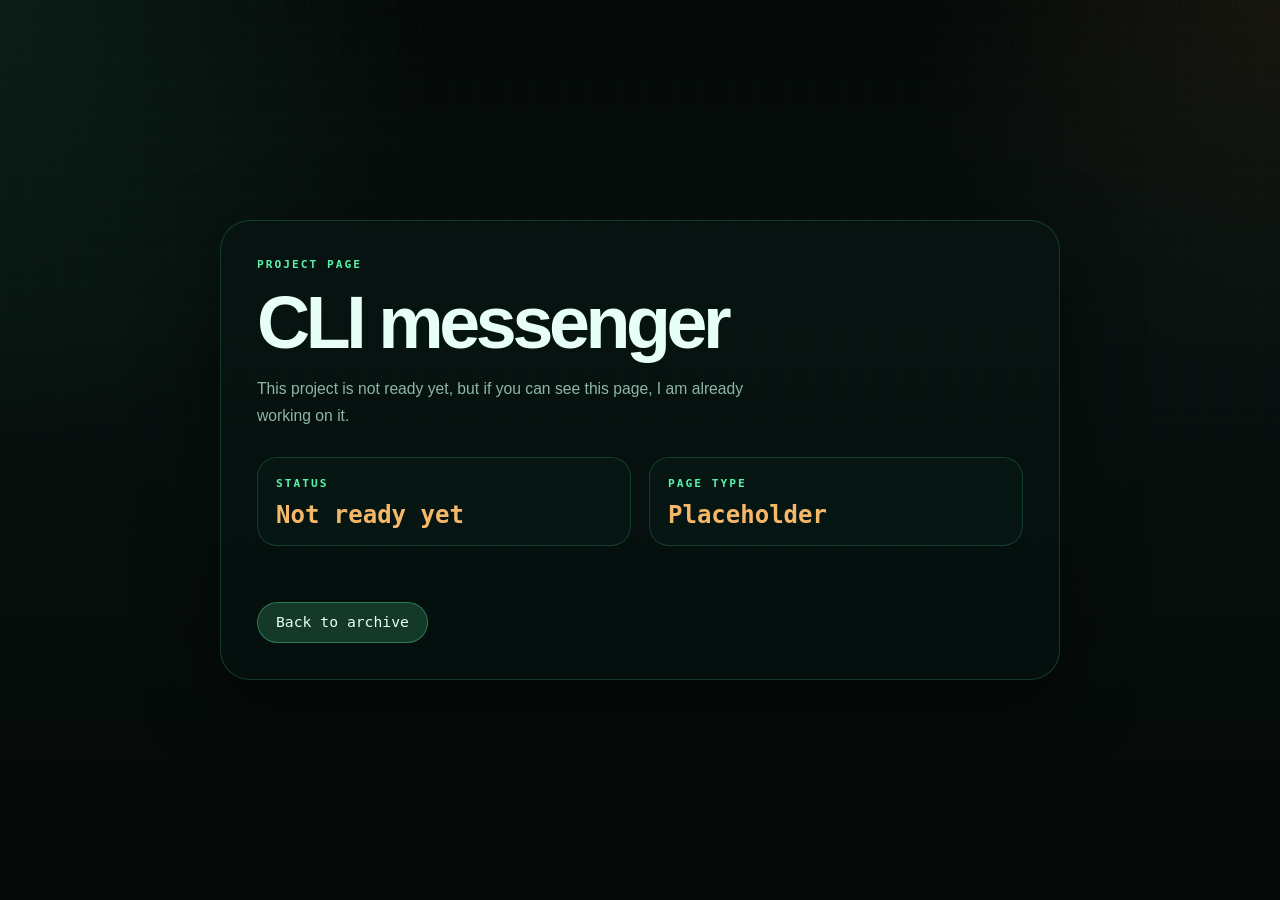
==== projects/cli-messenger.html @ 9279b3f6 "Initial research archive site" ====
<!doctype html>
<html lang="en">
  <head>
    <meta charset="UTF-8" />
    <meta name="viewport" content="width=device-width, initial-scale=1.0" />
    <title>CLI messenger</title>
    <link rel="stylesheet" href="../styles.css" />
  </head>
  <body class="placeholder-page">
    <main class="placeholder-shell">
      <p class="eyebrow">Project page</p>
      <h1 class="placeholder-title">CLI messenger</h1>
      <p class="placeholder-copy">
        This project is not ready yet, but if you can see this page, I am already working on it.
      </p>
      <section class="placeholder-grid">
        <article class="placeholder-card">
          <p class="panel-label">Status</p>
          <strong>Not ready yet</strong>
        </article>
        <article class="placeholder-card">
          <p class="panel-label">Page type</p>
          <strong>Placeholder</strong>
        </article>
      </section>
      <a class="back-link" href="../index.html">Back to archive</a>
    </main>
  </body>
</html>
---- styles.css ----
:root {
  --bg: #07110f;
  --bg-soft: rgba(8, 24, 21, 0.84);
  --panel: rgba(7, 20, 18, 0.92);
  --panel-strong: rgba(5, 16, 14, 0.98);
  --border: rgba(36, 118, 86, 0.42);
  --border-strong: rgba(77, 232, 157, 0.38);
  --text: #e7fff4;
  --muted: #8fb6a5;
  --accent: #58f2a7;
  --accent-soft: rgba(88, 242, 167, 0.18);
  --accent-warm: #f5b868;
  --shadow: 0 24px 80px rgba(0, 0, 0, 0.45);
}

* {
  box-sizing: border-box;
}

html {
  scroll-behavior: smooth;
}

body {
  margin: 0;
  min-height: 100vh;
  color: var(--text);
  background:
    radial-gradient(circle at top left, rgba(42, 127, 92, 0.18), transparent 28%),
    radial-gradient(circle at top right, rgba(245, 184, 104, 0.08), transparent 24%),
    linear-gradient(180deg, #040807 0%, #07110f 35%, #050908 100%);
  font-family: "Space Grotesk", sans-serif;
}

body::before {
  content: "";
  position: fixed;
  inset: 0;
  pointer-events: none;
  background-image:
    linear-gradient(rgba(88, 242, 167, 0.035) 1px, transparent 1px),
    linear-gradient(90deg, rgba(88, 242, 167, 0.035) 1px, transparent 1px);
  background-size: 28px 28px;
  mask-image: linear-gradient(180deg, rgba(0, 0, 0, 0.6), transparent 92%);
}

a {
  color: inherit;
}

.page-shell {
  width: min(1160px, calc(100vw - 32px));
  margin: 0 auto;
  padding: 32px 0 40px;
}

.hero,
.summary-card,
.timeline-section,
.timeline-year,
.project-card,
.placeholder-shell {
  border: 1px solid var(--border);
  background: linear-gradient(180deg, var(--panel) 0%, var(--panel-strong) 100%);
  box-shadow: var(--shadow);
}

.hero {
  width: fit-content;
  max-width: min(760px, 100%);
  padding: 28px;
  border-radius: 28px;
}

.eyebrow,
.panel-label,
.summary-label,
.year-label,
.project-meta {
  margin: 0;
  color: var(--accent);
  text-transform: uppercase;
  letter-spacing: 0.18em;
  font: 600 0.7rem/1.5 "IBM Plex Mono", monospace;
}

.hero h1,
.section-heading h2,
.year-heading h3,
.project-card h4,
.placeholder-title {
  margin: 0;
  line-height: 0.95;
  font-weight: 700;
}

.hero h1 {
  max-width: 10ch;
  font-size: clamp(3.2rem, 9vw, 5.8rem);
  letter-spacing: -0.06em;
}

.hero-text,
.section-heading p,
.project-description,
.placeholder-copy,
.panel-note {
  color: var(--muted);
  font-size: 0.98rem;
  line-height: 1.7;
}

.hero-link,
.back-link {
  display: inline-flex;
  align-items: center;
  justify-content: center;
  margin-top: 28px;
  padding: 12px 18px;
  border: 1px solid var(--border-strong);
  border-radius: 999px;
  background: var(--accent-soft);
  color: var(--text);
  font: 500 0.92rem/1 "IBM Plex Mono", monospace;
  text-decoration: none;
  transition:
    transform 160ms ease,
    background 160ms ease,
    border-color 160ms ease;
}

.hero-link:hover,
.back-link:hover,
.project-link:hover {
  transform: translateY(-2px);
  background: rgba(88, 242, 167, 0.22);
  border-color: rgba(88, 242, 167, 0.7);
}

.status-pill {
  display: inline-flex;
  align-items: center;
  gap: 8px;
  padding: 8px 12px;
  border: 1px solid rgba(88, 242, 167, 0.3);
  border-radius: 999px;
  color: var(--accent);
  background: rgba(88, 242, 167, 0.08);
  font: 500 0.78rem/1 "IBM Plex Mono", monospace;
}

.status-pill::before {
  content: "";
  width: 8px;
  height: 8px;
  border-radius: 50%;
  background: var(--accent);
  box-shadow: 0 0 14px rgba(88, 242, 167, 0.75);
}

.summary-grid {
  display: grid;
  grid-template-columns: repeat(3, minmax(0, 1fr));
  gap: 18px;
  margin: 22px 0;
}

.summary-card {
  padding: 20px;
  border-radius: 22px;
}

.summary-value {
  margin: 14px 0 0;
  font: 600 clamp(2rem, 4vw, 2.8rem) / 1 "IBM Plex Mono", monospace;
  color: #c7fff0;
}

.timeline-section {
  padding: 28px;
  border-radius: 28px;
}

.section-heading {
  max-width: 720px;
  margin-bottom: 20px;
}

.section-heading h2 {
  font-size: clamp(2rem, 4.5vw, 3.4rem);
  letter-spacing: -0.05em;
  margin-top: 10px;
}

.timeline {
  position: relative;
  display: grid;
  gap: 24px;
}

.timeline::before {
  content: "";
  position: absolute;
  left: 116px;
  top: 16px;
  bottom: 16px;
  width: 1px;
  background: linear-gradient(180deg, rgba(88, 242, 167, 0.35), rgba(88, 242, 167, 0.04));
}

.timeline-year {
  position: relative;
  display: grid;
  grid-template-columns: 160px minmax(0, 1fr);
  gap: 24px;
  padding: 24px;
  border-radius: 26px;
}

.timeline-year::before {
  content: "";
  position: absolute;
  left: 108px;
  top: 34px;
  width: 17px;
  height: 17px;
  border: 3px solid transparent;
  border-radius: 50%;
  background: transparent;
  box-shadow: none;
}

.year-heading {
  position: sticky;
  top: 24px;
  align-self: start;
}

.year-heading h3 {
  margin-top: 10px;
  font-size: clamp(2rem, 4vw, 3rem);
  font-family: "IBM Plex Mono", monospace;
}

.project-list {
  display: grid;
  gap: 16px;
}

.project-card {
  padding: 20px;
  border-radius: 22px;
}

.project-card h4 {
  font-size: clamp(1.35rem, 2vw, 1.7rem);
  letter-spacing: -0.04em;
}

.project-description {
  margin: 14px 0 20px;
}

.project-link {
  display: inline-flex;
  align-items: center;
  justify-content: center;
  padding: 11px 15px;
  border: 1px solid var(--border);
  border-radius: 999px;
  background: rgba(88, 242, 167, 0.08);
  color: var(--text);
  font: 500 0.86rem/1 "IBM Plex Mono", monospace;
  text-decoration: none;
  transition:
    transform 160ms ease,
    background 160ms ease,
    border-color 160ms ease;
}

.placeholder-page {
  display: grid;
  place-items: center;
  min-height: 100vh;
  padding: 24px;
}

.project-page {
  min-height: 100vh;
  padding: 24px;
}

.placeholder-shell {
  width: min(840px, 100%);
  padding: 36px;
  border-radius: 30px;
}

.project-shell {
  width: min(980px, 100%);
  margin: 0 auto;
  padding: 36px;
  border: 1px solid var(--border);
  border-radius: 30px;
  background: linear-gradient(180deg, var(--panel) 0%, var(--panel-strong) 100%);
  box-shadow: var(--shadow);
}

.placeholder-title {
  margin-top: 14px;
  font-size: clamp(2.4rem, 6vw, 4.6rem);
  letter-spacing: -0.06em;
}

.project-lead {
  max-width: 62ch;
  margin: 18px 0 0;
  color: var(--muted);
  font-size: 1.02rem;
  line-height: 1.8;
}

.project-actions {
  margin: 18px 0 0;
}

.project-chip-link {
  display: inline-flex;
  align-items: center;
  padding: 9px 14px;
  border: 1px solid var(--border-strong);
  border-radius: 999px;
  background: rgba(88, 242, 167, 0.08);
  color: var(--text);
  text-decoration: none;
  font: 500 0.82rem/1 "IBM Plex Mono", monospace;
  transition:
    transform 160ms ease,
    background 160ms ease,
    border-color 160ms ease;
}

.project-chip-link:hover {
  transform: translateY(-2px);
  background: rgba(88, 242, 167, 0.16);
  border-color: rgba(88, 242, 167, 0.72);
}

.placeholder-copy {
  max-width: 56ch;
  margin: 18px 0 0;
}

.project-grid {
  display: grid;
  grid-template-columns: repeat(2, minmax(0, 1fr));
  gap: 18px;
  margin: 28px 0 0;
}

.project-detail-card {
  padding: 20px;
  border: 1px solid var(--border);
  border-radius: 22px;
  background: rgba(8, 24, 21, 0.82);
}

.project-detail-card strong {
  display: block;
  margin-top: 10px;
  color: var(--text);
  font: 600 1.5rem/1.15 "IBM Plex Mono", monospace;
}

.project-detail-copy {
  margin: 14px 0 0;
  color: var(--muted);
  line-height: 1.7;
}

.inline-link {
  color: var(--accent);
  text-decoration: none;
}

.project-figure {
  margin: 28px 0 0;
}

.project-figure img {
  display: block;
  width: 100%;
  border: 1px solid var(--border);
  border-radius: 24px;
}

.project-figure figcaption {
  margin-top: 12px;
  color: var(--muted);
  font: 500 0.9rem/1.5 "IBM Plex Mono", monospace;
}

.placeholder-grid {
  display: grid;
  grid-template-columns: repeat(2, minmax(0, 1fr));
  gap: 18px;
  margin: 28px 0;
}

.placeholder-card {
  padding: 18px;
  border: 1px solid var(--border);
  border-radius: 20px;
  background: rgba(8, 24, 21, 0.82);
}

.placeholder-card strong {
  display: block;
  margin-top: 10px;
  color: var(--accent-warm);
  font: 600 1.5rem/1 "IBM Plex Mono", monospace;
}

@media (max-width: 900px) {
  .hero,
  .timeline-year,
  .placeholder-grid,
  .project-grid,
  .summary-grid {
    grid-template-columns: 1fr;
  }

  .timeline::before,
  .timeline-year::before {
    display: none;
  }

  .year-heading {
    position: static;
  }
}

@media (max-width: 640px) {
  .page-shell {
    width: min(100vw - 18px, 1160px);
    padding-top: 12px;
  }

  .hero,
  .timeline-section,
  .timeline-year,
  .placeholder-shell,
  .project-shell {
    padding: 20px;
    border-radius: 22px;
  }

  .hero h1 {
    max-width: 100%;
  }
}
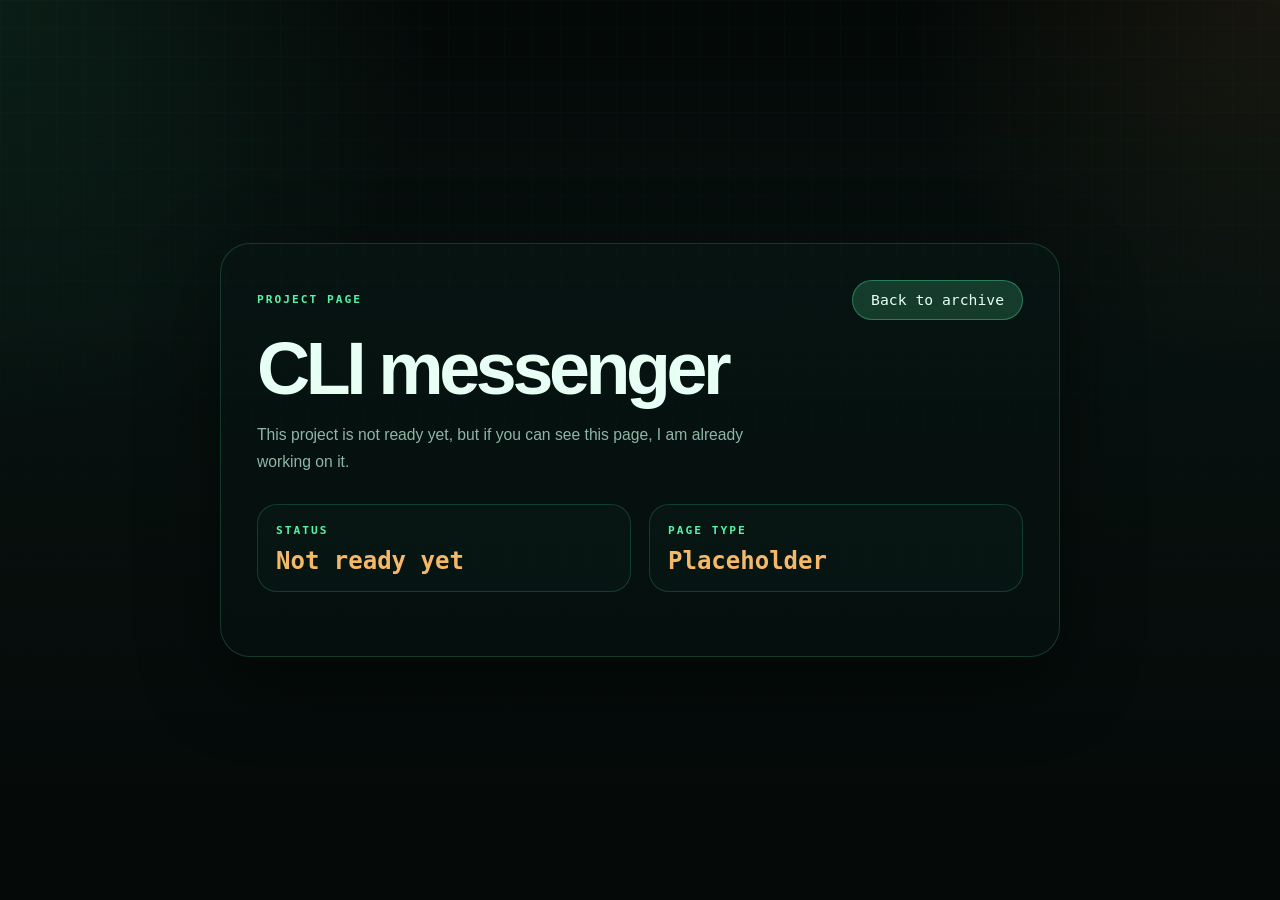
==== commit 574bae7d: "Move project navigation to top" ====
--- a/projects/cli-messenger.html
+++ b/projects/cli-messenger.html
@@ -8,7 +8,10 @@
   </head>
   <body class="placeholder-page">
     <main class="placeholder-shell">
-      <p class="eyebrow">Project page</p>
+      <div class="page-topbar">
+        <p class="eyebrow">Project page</p>
+        <a class="back-link" href="../index.html">Back to archive</a>
+      </div>
       <h1 class="placeholder-title">CLI messenger</h1>
       <p class="placeholder-copy">
         This project is not ready yet, but if you can see this page, I am already working on it.
@@ -23,7 +26,6 @@
           <strong>Placeholder</strong>
         </article>
       </section>
-      <a class="back-link" href="../index.html">Back to archive</a>
     </main>
   </body>
 </html>
--- a/styles.css
+++ b/styles.css
@@ -129,6 +129,19 @@
     border-color 160ms ease;
 }
 
+.page-topbar {
+  display: flex;
+  align-items: center;
+  justify-content: space-between;
+  gap: 16px;
+  margin-bottom: 10px;
+}
+
+.page-topbar .back-link {
+  margin-top: 0;
+  flex-shrink: 0;
+}
+
 .hero-link:hover,
 .back-link:hover,
 .project-link:hover {
@@ -322,6 +335,9 @@
 
 .project-actions {
   margin: 18px 0 0;
+  display: flex;
+  flex-wrap: wrap;
+  gap: 10px;
 }
 
 .project-chip-link {
@@ -430,6 +446,11 @@
     grid-template-columns: 1fr;
   }
 
+  .page-topbar {
+    align-items: flex-start;
+    flex-direction: column;
+  }
+
   .timeline::before,
   .timeline-year::before {
     display: none;
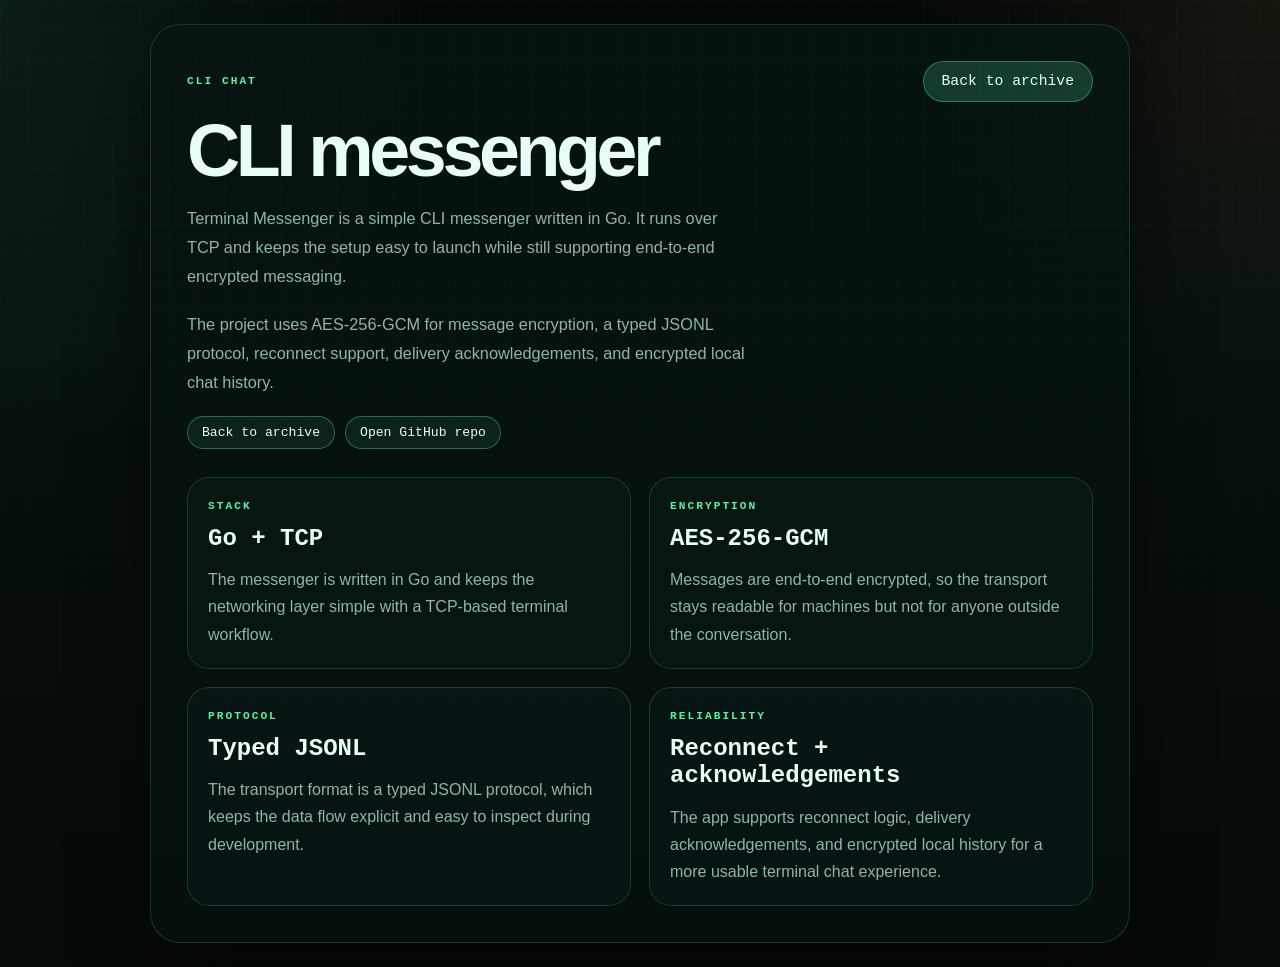
==== commit 76af468e: "Add CLI messenger project page" ====
--- a/projects/cli-messenger.html
+++ b/projects/cli-messenger.html
@@ -6,24 +6,63 @@
     <title>CLI messenger</title>
     <link rel="stylesheet" href="../styles.css" />
   </head>
-  <body class="placeholder-page">
-    <main class="placeholder-shell">
+  <body class="project-page">
+    <main class="project-shell">
       <div class="page-topbar">
-        <p class="eyebrow">Project page</p>
+        <p class="eyebrow">CLI chat</p>
         <a class="back-link" href="../index.html">Back to archive</a>
       </div>
       <h1 class="placeholder-title">CLI messenger</h1>
-      <p class="placeholder-copy">
-        This project is not ready yet, but if you can see this page, I am already working on it.
+      <p class="project-lead">
+        Terminal Messenger is a simple CLI messenger written in Go. It runs over TCP and keeps the
+        setup easy to launch while still supporting end-to-end encrypted messaging.
       </p>
-      <section class="placeholder-grid">
-        <article class="placeholder-card">
-          <p class="panel-label">Status</p>
-          <strong>Not ready yet</strong>
+      <p class="project-lead">
+        The project uses AES-256-GCM for message encryption, a typed JSONL protocol, reconnect
+        support, delivery acknowledgements, and encrypted local chat history.
+      </p>
+      <p class="project-actions">
+        <a class="project-chip-link" href="../index.html">Back to archive</a>
+        <a
+          class="project-chip-link"
+          href="https://github.com/TimofeySukh/Messenger"
+          target="_blank"
+          rel="noreferrer"
+          >Open GitHub repo</a
+        >
+      </p>
+      <section class="project-grid">
+        <article class="project-detail-card">
+          <p class="panel-label">Stack</p>
+          <strong>Go + TCP</strong>
+          <p class="project-detail-copy">
+            The messenger is written in Go and keeps the networking layer simple with a TCP-based
+            terminal workflow.
+          </p>
         </article>
-        <article class="placeholder-card">
-          <p class="panel-label">Page type</p>
-          <strong>Placeholder</strong>
+        <article class="project-detail-card">
+          <p class="panel-label">Encryption</p>
+          <strong>AES-256-GCM</strong>
+          <p class="project-detail-copy">
+            Messages are end-to-end encrypted, so the transport stays readable for machines but not
+            for anyone outside the conversation.
+          </p>
+        </article>
+        <article class="project-detail-card">
+          <p class="panel-label">Protocol</p>
+          <strong>Typed JSONL</strong>
+          <p class="project-detail-copy">
+            The transport format is a typed JSONL protocol, which keeps the data flow explicit and
+            easy to inspect during development.
+          </p>
+        </article>
+        <article class="project-detail-card">
+          <p class="panel-label">Reliability</p>
+          <strong>Reconnect + acknowledgements</strong>
+          <p class="project-detail-copy">
+            The app supports reconnect logic, delivery acknowledgements, and encrypted local history
+            for a more usable terminal chat experience.
+          </p>
         </article>
       </section>
     </main>
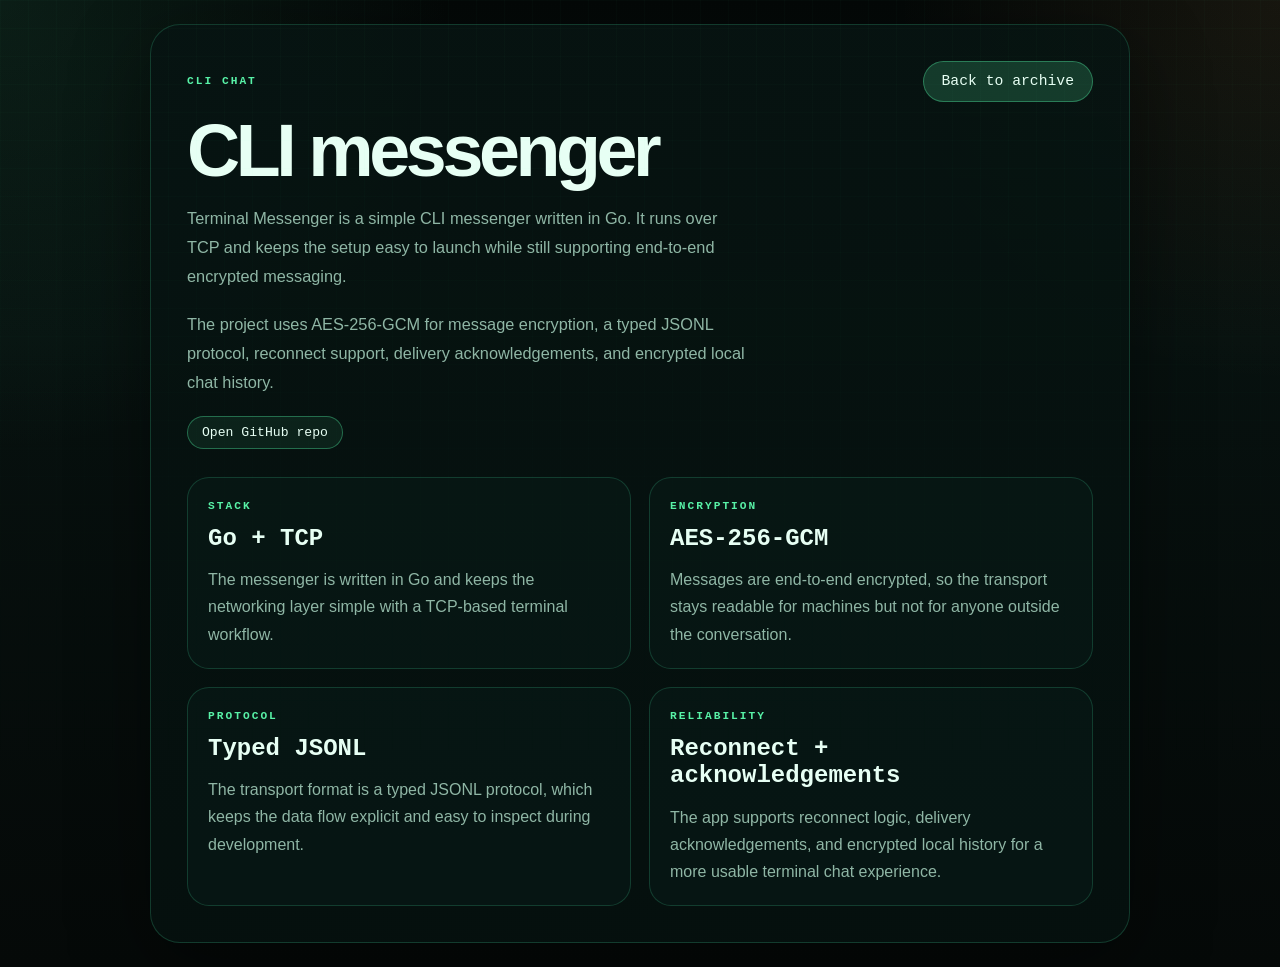
==== commit 53aa003b: "Remove duplicate CLI messenger back button" ====
--- a/projects/cli-messenger.html
+++ b/projects/cli-messenger.html
@@ -22,7 +22,6 @@
         support, delivery acknowledgements, and encrypted local chat history.
       </p>
       <p class="project-actions">
-        <a class="project-chip-link" href="../index.html">Back to archive</a>
         <a
           class="project-chip-link"
           href="https://github.com/TimofeySukh/Messenger"
